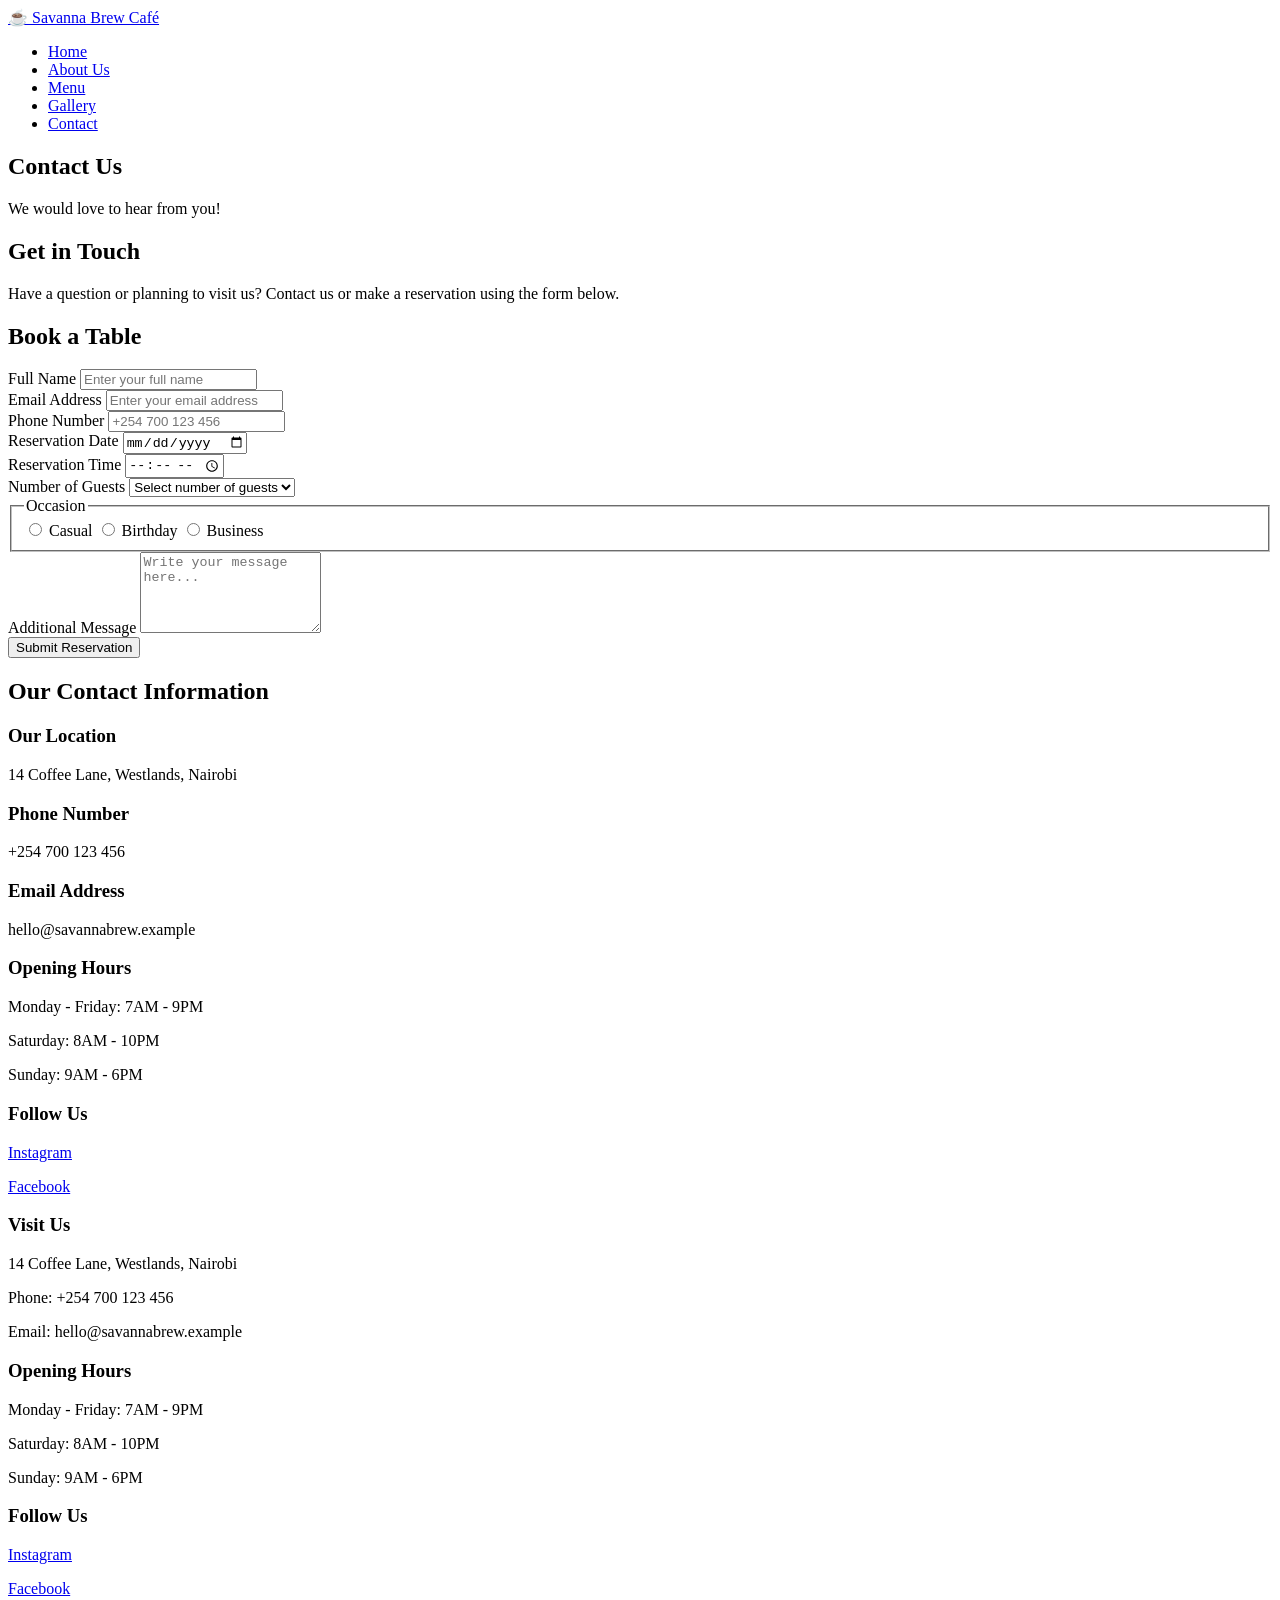
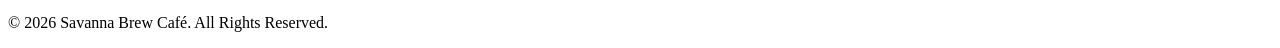
==== contact.html @ 76bb0471 "Rename contact.HTML to contact.html" ====
<!DOCTYPE html>
<html lang="en">
<head>
    <meta charset="UTF-8">
    <meta name="viewport" content="width=device-width, initial-scale=1.0">

    <title>Contact Us | Savanna Brew Café</title>

    <link rel="stylesheet" href="css/style.css">

    <link href="https://fonts.googleapis.com/css2?family=Open+Sans:wght@400;600;700&family=Playfair+Display:wght@600;700&display=swap" rel="stylesheet">
</head>

<body>

    <!-- HEADER AND NAVIGATION -->
    <header>
        <div class="container">

            <div class="logo">
                <a href="index.html">☕ Savanna Brew Café</a>
            </div>

            <nav>
                <ul>
                    <li><a href="index.html">Home</a></li>
                    <li><a href="about.html">About Us</a></li>
                    <li><a href="menu.html">Menu</a></li>
                    <li><a href="gallery.html">Gallery</a></li>
                    <li><a href="contact.html" class="active" aria-current="page">Contact</a></li>
                </ul>
            </nav>

        </div>
    </header>


    <!-- CONTACT BANNER -->
    <section class="page-banner">
        <div class="container">
            <h1>Contact Us</h1>
            <p>We would love to hear from you!</p>
        </div>
    </section>


    <!-- MAIN CONTACT CONTENT -->
    <main class="container contact-section">

        <h2>Get in Touch</h2>

        <p class="section-intro">
            Have a question or planning to visit us?
            Contact us or make a reservation using the form below.
        </p>


        <div class="contact-container">


            <!-- RESERVATION FORM -->
            <section class="reservation-form">

                <h2>Book a Table</h2>

                <form action="#" method="post">

                    <div class="form-group">
                        <label for="fullname">Full Name</label>

                        <input
                            type="text"
                            id="fullname"
                            name="fullname"
                            placeholder="Enter your full name"
                            required>
                    </div>


                    <div class="form-group">
                        <label for="email">Email Address</label>

                        <input
                            type="email"
                            id="email"
                            name="email"
                            placeholder="Enter your email address"
                            required>
                    </div>


                    <div class="form-group">
                        <label for="phone">Phone Number</label>

                        <input
                            type="tel"
                            id="phone"
                            name="phone"
                            placeholder="+254 700 123 456">
                    </div>


                    <div class="form-group">
                        <label for="date">Reservation Date</label>

                        <input
                            type="date"
                            id="date"
                            name="date"
                            required>
                    </div>


                    <div class="form-group">
                        <label for="time">Reservation Time</label>

                        <input
                            type="time"
                            id="time"
                            name="time"
                            required>
                    </div>


                    <div class="form-group">
                        <label for="guests">Number of Guests</label>

                        <select id="guests" name="guests" required>

                            <option value="">Select number of guests</option>

                            <option value="1">1 Guest</option>
                            <option value="2">2 Guests</option>
                            <option value="3">3 Guests</option>
                            <option value="4">4 Guests</option>
                            <option value="5">5 Guests</option>
                            <option value="6">6 Guests</option>
                            <option value="7">7 Guests</option>
                            <option value="8">8 Guests</option>
                            <option value="9">9 Guests</option>
                            <option value="10">10 Guests</option>

                        </select>
                    </div>


                    <!-- OCCASION -->
                    <fieldset class="form-group">

                        <legend>Occasion</legend>

                        <div class="radio-group">

                            <label>
                                <input
                                    type="radio"
                                    name="occasion"
                                    value="casual">
                                Casual
                            </label>

                            <label>
                                <input
                                    type="radio"
                                    name="occasion"
                                    value="birthday">
                                Birthday
                            </label>

                            <label>
                                <input
                                    type="radio"
                                    name="occasion"
                                    value="business">
                                Business
                            </label>

                        </div>

                    </fieldset>


                    <!-- ADDITIONAL MESSAGE -->
                    <div class="form-group">

                        <label for="message">Additional Message</label>

                        <textarea
                            id="message"
                            name="message"
                            rows="5"
                            placeholder="Write your message here..."></textarea>

                    </div>


                    <!-- SUBMIT BUTTON -->
                    <button type="submit" class="btn">
                        Submit Reservation
                    </button>

                </form>

            </section>


            <!-- CONTACT INFORMATION -->
            <section class="contact-information">

                <h2>Our Contact Information</h2>

                <div class="contact-details">

                    <h3>Our Location</h3>

                    <p>14 Coffee Lane, Westlands, Nairobi</p>


                    <h3>Phone Number</h3>

                    <p>+254 700 123 456</p>


                    <h3>Email Address</h3>

                    <p>hello@savannabrew.example</p>


                    <h3>Opening Hours</h3>

                    <p>Monday - Friday: 7AM - 9PM</p>

                    <p>Saturday: 8AM - 10PM</p>

                    <p>Sunday: 9AM - 6PM</p>


                    <h3>Follow Us</h3>

                    <p>
                        <a href="https://www.instagram.com/"
                           target="_blank"
                           rel="noopener noreferrer">
                            Instagram
                        </a>
                    </p>

                    <p>
                        <a href="https://www.facebook.com/"
                           target="_blank"
                           rel="noopener noreferrer">
                            Facebook
                        </a>
                    </p>

                </div>

            </section>

        </div>

    </main>


    <!-- FOOTER -->
    <footer>

        <div class="container footer-container">

            <div class="footer-column">
                <h3>Visit Us</h3>
                <p>14 Coffee Lane, Westlands, Nairobi</p>
                <p>Phone: +254 700 123 456</p>
                <p>Email: hello@savannabrew.example</p>
            </div>


            <div class="footer-column">
                <h3>Opening Hours</h3>
                <p>Monday - Friday: 7AM - 9PM</p>
                <p>Saturday: 8AM - 10PM</p>
                <p>Sunday: 9AM - 6PM</p>
            </div>


            <div class="footer-column">
                <h3>Follow Us</h3>

                <p>
                    <a href="https://www.instagram.com/"
                       target="_blank"
                       rel="noopener noreferrer">Instagram</a>
                </p>

                <p>
                    <a href="https://www.facebook.com/"
                       target="_blank"
                       rel="noopener noreferrer">Facebook</a>
                </p>
            </div>

        </div>


        <div class="copyright">
            <p>&copy; 2026 Savanna Brew Café.
               All Rights Reserved.</p>
        </div>

    </footer>

</body>
</html>
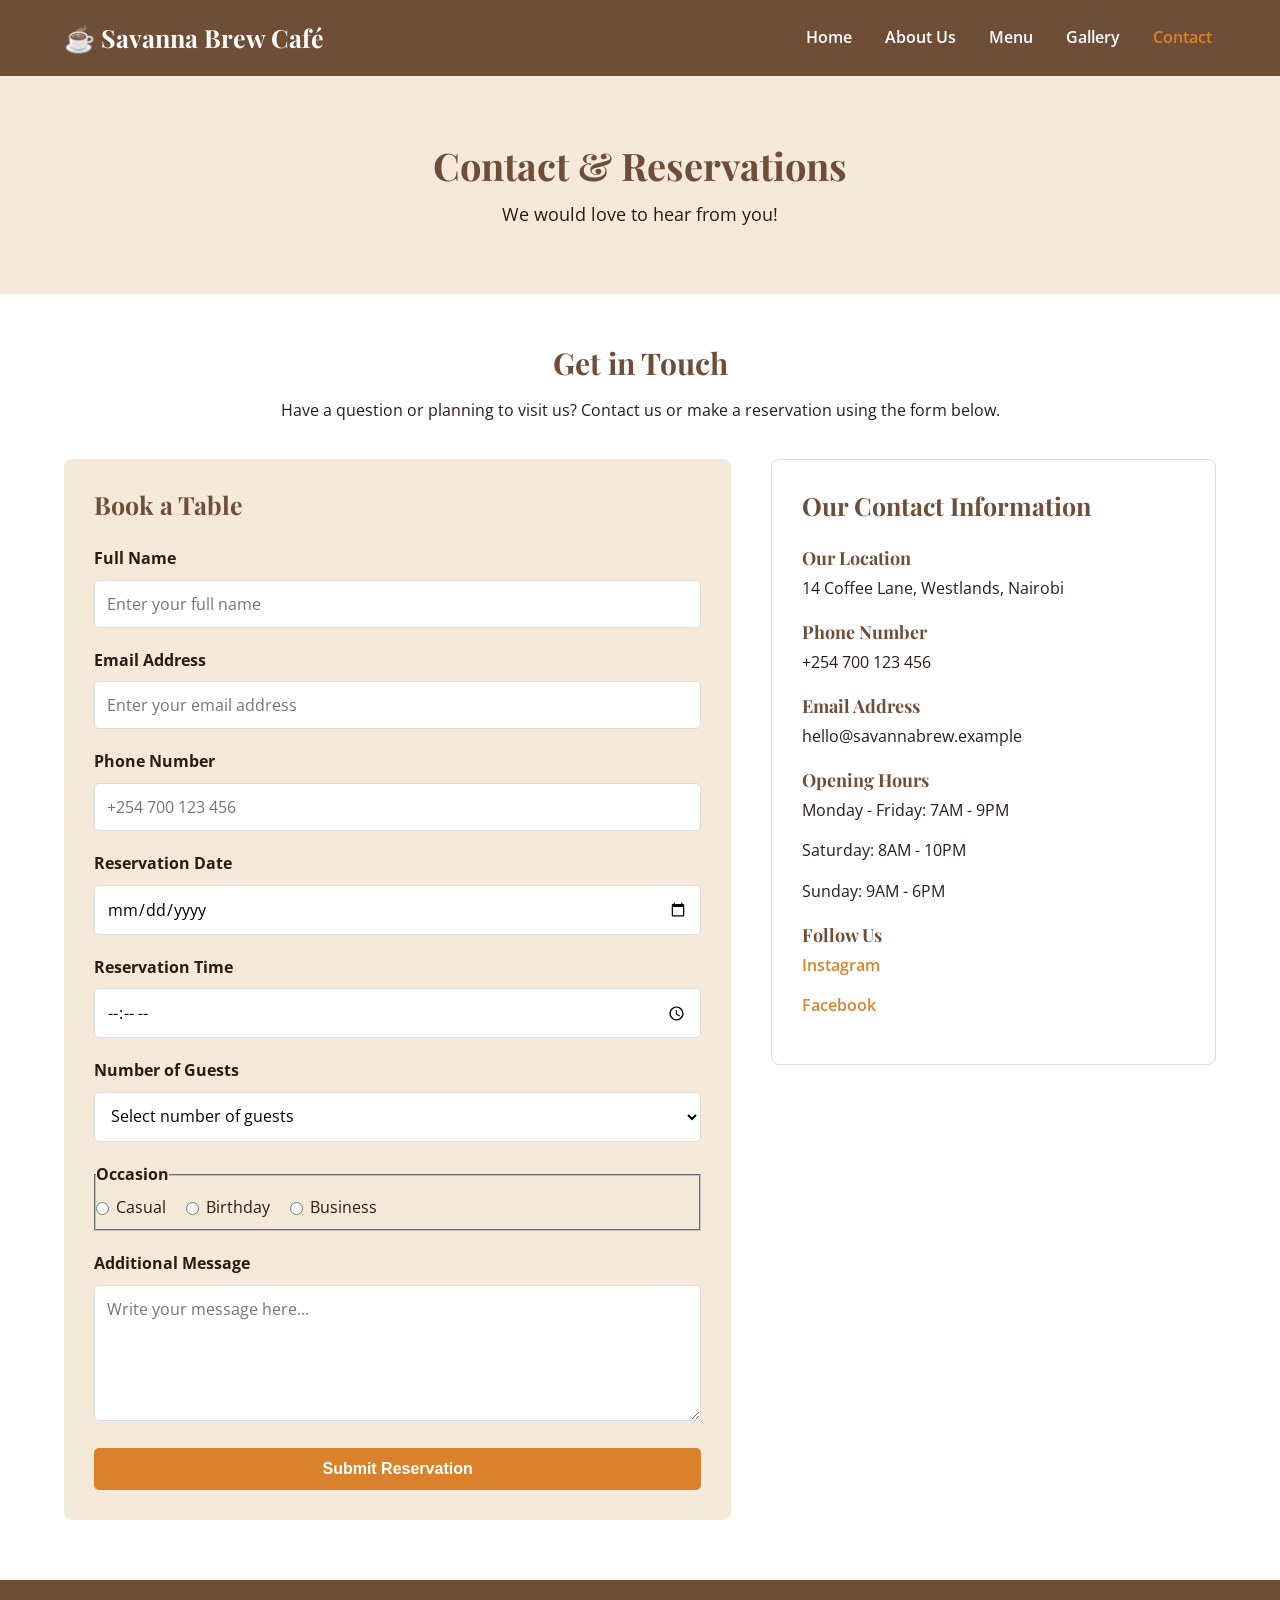
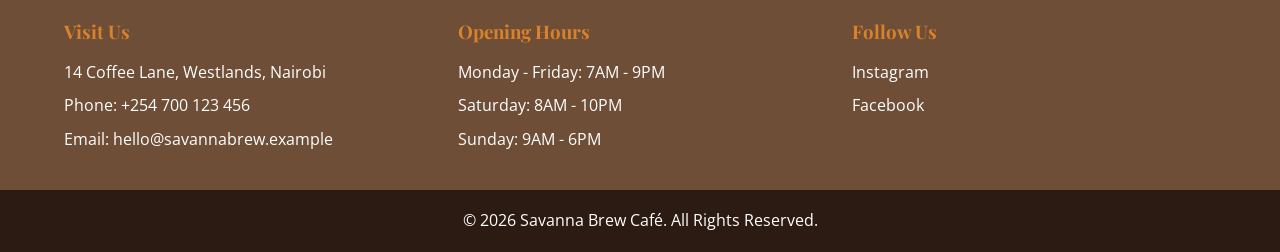
==== commit 2dc329e2: "Update contact.html" ====
--- a/contact.html
+++ b/contact.html
@@ -39,7 +39,7 @@
     <!-- CONTACT BANNER -->
     <section class="page-banner">
         <div class="container">
-            <h1>Contact Us</h1>
+            <h1>Contact & Reservations</h1>
             <p>We would love to hear from you!</p>
         </div>
     </section>
--- a/css/style.css
+++ b/css/style.css
@@ -0,0 +1,771 @@
+
+/* =========================================
+   SAVANNA BREW CAFE WEBSITE
+   Main External CSS Stylesheet
+========================================= */
+
+
+/* 1. CSS VARIABLES */
+
+:root {
+    --coffee-brown: #6F4E37;
+    --cream: #F5E9DA;
+    --orange: #D9822B;
+    --dark-brown: #2B1B12;
+    --white: #FFFFFF;
+    --light-grey: #F7F7F7;
+    --border-grey: #DDDDDD;
+}
+
+
+/* 2. GENERAL STYLING */
+
+* {
+    margin: 0;
+    padding: 0;
+    box-sizing: border-box;
+}
+
+html {
+    scroll-behavior: smooth;
+}
+
+body {
+    font-family: 'Open Sans', Arial, sans-serif;
+    font-size: 16px;
+    line-height: 1.6;
+    color: var(--dark-brown);
+    background-color: var(--white);
+}
+
+h1, h2, h3, h4 {
+    font-family: 'Playfair Display', Georgia, serif;
+    color: var(--coffee-brown);
+    line-height: 1.3;
+    margin-bottom: 15px;
+}
+
+p {
+    margin-bottom: 15px;
+}
+
+a {
+    text-decoration: none;
+    color: var(--coffee-brown);
+}
+
+img {
+    max-width: 100%;
+    display: block;
+}
+
+.container {
+    width: 90%;
+    max-width: 1200px;
+    margin: 0 auto;
+}
+
+
+/* 3. HEADER AND NAVIGATION */
+
+header {
+    background-color: var(--coffee-brown);
+    color: var(--white);
+    padding: 18px 0;
+}
+
+header .container {
+    display: flex;
+    justify-content: space-between;
+    align-items: center;
+    flex-wrap: wrap;
+    gap: 15px;
+}
+
+.logo a {
+    color: var(--white);
+    font-family: 'Playfair Display', Georgia, serif;
+    font-size: 25px;
+    font-weight: 700;
+}
+
+nav ul {
+    display: flex;
+    align-items: center;
+    list-style: none;
+    gap: 25px;
+}
+
+nav ul li a {
+    color: var(--white);
+    font-weight: 600;
+    padding: 8px 4px;
+    transition: color 0.3s ease;
+}
+
+nav ul li a:hover,
+nav ul li a:focus,
+nav ul li a.active {
+    color: var(--orange);
+}
+
+
+/* 4. PAGE BANNER */
+
+.page-banner {
+    background-color: var(--cream);
+    text-align: center;
+    padding: 65px 20px;
+}
+
+.page-banner h1 {
+    font-size: 38px;
+    margin-bottom: 10px;
+}
+
+.page-banner p {
+    font-size: 18px;
+    margin-bottom: 0;
+}
+
+
+/* 5. BUTTONS */
+
+.btn {
+    display: inline-block;
+    background-color: var(--orange);
+    color: var(--white);
+    padding: 12px 25px;
+    border: none;
+    border-radius: 5px;
+    font-size: 16px;
+    font-weight: 700;
+    cursor: pointer;
+    transition: background-color 0.3s ease,
+                transform 0.3s ease;
+}
+
+.btn:hover,
+.btn:focus {
+    background-color: var(--coffee-brown);
+    transform: translateY(-2px);
+}
+
+
+/* 6. HOME PAGE HERO SECTION */
+
+.hero,
+.hero-section {
+    min-height: 500px;
+    background:
+        linear-gradient(rgba(43, 27, 18, 0.65),
+                        rgba(43, 27, 18, 0.65)),
+        url('../images/hero.jpg');
+
+    background-size: cover;
+    background-position: center;
+    display: flex;
+    align-items: center;
+    justify-content: center;
+    text-align: center;
+    padding: 60px 20px;
+    color: var(--white);
+}
+
+.hero h1,
+.hero-section h1 {
+    color: var(--white);
+    font-size: 46px;
+}
+
+.hero p,
+.hero-section p {
+    color: var(--white);
+    font-size: 19px;
+    max-width: 750px;
+    margin: 0 auto 25px;
+}
+
+.hero-content {
+    max-width: 850px;
+    margin: 0 auto;
+}
+
+
+/* 7. HOME PAGE FEATURE CARDS */
+
+.feature-cards,
+.features-container,
+.cards-container {
+    display: grid;
+    grid-template-columns: repeat(3, 1fr);
+    gap: 25px;
+    margin: 40px 0;
+}
+
+.feature-card,
+.feature-item,
+.card {
+    background-color: var(--white);
+    padding: 25px;
+    border-radius: 8px;
+    box-shadow: 0 3px 12px rgba(0, 0, 0, 0.10);
+    text-align: center;
+    transition: transform 0.3s ease,
+                box-shadow 0.3s ease;
+}
+
+.feature-card:hover,
+.feature-item:hover,
+.card:hover {
+    transform: translateY(-6px);
+    box-shadow: 0 8px 20px rgba(0, 0, 0, 0.15);
+}
+
+.feature-card img,
+.feature-item img,
+.card img {
+    width: 100%;
+    height: 200px;
+    object-fit: cover;
+    border-radius: 6px;
+    margin-bottom: 15px;
+}
+
+
+/* 8. GENERAL SECTION INTRODUCTIONS */
+
+.section-intro {
+    text-align: center;
+    max-width: 750px;
+    margin: 0 auto 30px;
+}
+
+
+/* 9. ABOUT PAGE */
+
+.about-section {
+    display: grid;
+    grid-template-columns: 1fr 1fr;
+    gap: 40px;
+    align-items: center;
+    padding-top: 60px;
+    padding-bottom: 60px;
+}
+
+.about-image img {
+    width: 100%;
+    height: 400px;
+    object-fit: cover;
+    border-radius: 10px;
+}
+
+.about-content h2 {
+    font-size: 30px;
+}
+
+.about-content p {
+    margin-bottom: 18px;
+}
+
+
+/* 10. OUR VALUES */
+
+.values-section {
+    padding-top: 40px;
+    padding-bottom: 60px;
+    text-align: center;
+}
+
+.values-container {
+    display: grid;
+    grid-template-columns: repeat(3, 1fr);
+    gap: 25px;
+    margin-top: 30px;
+}
+
+.value-card {
+    background-color: var(--cream);
+    padding: 30px 20px;
+    border-radius: 8px;
+    transition: transform 0.3s ease;
+}
+
+.value-card:hover {
+    transform: translateY(-5px);
+}
+
+.value-card h3 {
+    color: var(--coffee-brown);
+}
+
+
+/* 11. FOUNDER'S QUOTE */
+
+.quote-section {
+    background-color: var(--cream);
+    padding: 40px 30px;
+    margin-bottom: 60px;
+    border-left: 5px solid var(--orange);
+    border-radius: 5px;
+    text-align: center;
+}
+
+.quote-section blockquote {
+    font-family: 'Playfair Display', Georgia, serif;
+    font-size: 22px;
+    font-style: italic;
+    color: var(--coffee-brown);
+}
+
+.quote-author {
+    font-weight: 700;
+    margin-top: 15px;
+}
+
+
+/* 12. MENU PAGE */
+
+.menu-section {
+    padding-top: 50px;
+    padding-bottom: 60px;
+}
+
+.menu-section > h2 {
+    text-align: center;
+    font-size: 30px;
+}
+
+.menu-category {
+    margin-top: 40px;
+}
+
+.menu-category h2 {
+    background-color: var(--coffee-brown);
+    color: var(--white);
+    padding: 12px 18px;
+    border-radius: 5px;
+    font-size: 24px;
+}
+
+
+/* 13. MENU TABLES */
+
+.table-wrapper {
+    width: 100%;
+    overflow-x: auto;
+    margin-top: 15px;
+}
+
+table {
+    width: 100%;
+    min-width: 550px;
+    border-collapse: collapse;
+    background-color: var(--white);
+}
+
+thead {
+    background-color: var(--coffee-brown);
+    color: var(--white);
+}
+
+th, td {
+    padding: 14px 16px;
+    text-align: left;
+    border: 1px solid var(--border-grey);
+}
+
+th {
+    font-weight: 700;
+}
+
+tbody tr:nth-child(even) {
+    background-color: var(--cream);
+}
+
+tbody tr:hover {
+    background-color: #F0DCC6;
+}
+
+.price {
+    text-align: right;
+    font-weight: 700;
+    color: var(--coffee-brown);
+}
+
+
+/* 14. MENU CALL TO ACTION */
+
+.menu-cta,
+.gallery-cta {
+    background-color: var(--cream);
+    text-align: center;
+    padding: 40px 20px;
+    margin-top: 50px;
+    border-radius: 8px;
+}
+
+.menu-cta p,
+.gallery-cta p {
+    margin-bottom: 20px;
+}
+
+
+/* 15. GALLERY PAGE */
+
+.gallery-section {
+    padding-top: 50px;
+    padding-bottom: 60px;
+}
+
+.gallery-section > h2 {
+    text-align: center;
+    font-size: 30px;
+}
+
+.gallery-grid {
+    display: grid;
+    grid-template-columns: repeat(4, 1fr);
+    gap: 20px;
+    margin-top: 35px;
+}
+
+.gallery-item {
+    overflow: hidden;
+    background-color: var(--cream);
+    border-radius: 8px;
+    box-shadow: 0 3px 10px rgba(0, 0, 0, 0.10);
+}
+
+.gallery-item img {
+    width: 100%;
+    height: 220px;
+    object-fit: cover;
+    transition: transform 0.4s ease;
+}
+
+.gallery-item:hover img {
+    transform: scale(1.07);
+}
+
+.gallery-item figcaption {
+    padding: 13px;
+    text-align: center;
+    font-weight: 600;
+    color: var(--coffee-brown);
+}
+
+
+/* 16. CONTACT PAGE */
+
+.contact-section {
+    padding-top: 50px;
+    padding-bottom: 60px;
+}
+
+.contact-section > h2 {
+    text-align: center;
+    font-size: 30px;
+}
+
+.contact-container {
+    display: grid;
+    grid-template-columns: 1.5fr 1fr;
+    gap: 40px;
+    align-items: start;
+    margin-top: 35px;
+}
+
+
+/* 17. RESERVATION FORM */
+
+.reservation-form {
+    background-color: var(--cream);
+    padding: 30px;
+    border-radius: 8px;
+}
+
+.reservation-form h2,
+.contact-information h2 {
+    font-size: 25px;
+    margin-bottom: 25px;
+}
+
+.form-group {
+    margin-bottom: 20px;
+}
+
+.form-group label,
+.form-group legend {
+    display: block;
+    font-weight: 700;
+    margin-bottom: 8px;
+}
+
+.form-group input:not([type="radio"]),
+.form-group select,
+.form-group textarea {
+    width: 100%;
+    padding: 12px;
+    border: 1px solid var(--border-grey);
+    border-radius: 5px;
+    font-family: inherit;
+    font-size: 16px;
+    background-color: var(--white);
+}
+
+.form-group textarea {
+    resize: vertical;
+}
+
+.form-group input:focus,
+.form-group select:focus,
+.form-group textarea:focus {
+    outline: 2px solid var(--orange);
+    border-color: var(--orange);
+}
+
+.radio-group {
+    display: flex;
+    flex-wrap: wrap;
+    gap: 20px;
+}
+
+.radio-group label {
+    display: flex;
+    align-items: center;
+    gap: 7px;
+    font-weight: 400;
+    cursor: pointer;
+}
+
+.radio-group input {
+    accent-color: var(--coffee-brown);
+}
+
+.reservation-form button {
+    width: 100%;
+}
+
+
+/* 18. CONTACT INFORMATION */
+
+.contact-information {
+    background-color: var(--white);
+    padding: 30px;
+    border: 1px solid var(--border-grey);
+    border-radius: 8px;
+}
+
+.contact-details h3 {
+    color: var(--coffee-brown);
+    font-size: 18px;
+    margin-top: 20px;
+    margin-bottom: 5px;
+}
+
+.contact-details a {
+    color: var(--orange);
+    font-weight: 600;
+}
+
+.contact-details a:hover {
+    color: var(--coffee-brown);
+    text-decoration: underline;
+}
+
+
+/* 19. FOOTER */
+
+footer {
+    background-color: var(--coffee-brown);
+    color: var(--white);
+    padding-top: 40px;
+}
+
+.footer-container {
+    display: grid;
+    grid-template-columns: repeat(3, 1fr);
+    gap: 30px;
+    padding-bottom: 30px;
+}
+
+.footer-column h3 {
+    color: var(--orange);
+    margin-bottom: 15px;
+}
+
+.footer-column p {
+    margin-bottom: 8px;
+}
+
+.footer-column a {
+    color: var(--white);
+}
+
+.footer-column a:hover {
+    color: var(--orange);
+    text-decoration: underline;
+}
+
+.copyright {
+    text-align: center;
+    padding: 18px;
+    background-color: var(--dark-brown);
+}
+
+.copyright p {
+    margin: 0;
+}
+
+
+/* 20. RESPONSIVE DESIGN - TABLETS */
+
+@media screen and (max-width: 992px) {
+
+    .gallery-grid {
+        grid-template-columns: repeat(2, 1fr);
+    }
+
+    .feature-cards,
+    .features-container,
+    .cards-container,
+    .values-container {
+        grid-template-columns: repeat(2, 1fr);
+    }
+
+    .about-section {
+        gap: 25px;
+    }
+
+    nav ul {
+        gap: 15px;
+    }
+}
+
+
+/* 21. RESPONSIVE DESIGN - MOBILE PHONES */
+
+@media screen and (max-width: 768px) {
+
+    header .container {
+        flex-direction: column;
+        text-align: center;
+    }
+
+    nav {
+        width: 100%;
+    }
+
+    nav ul {
+        justify-content: center;
+        flex-wrap: wrap;
+        gap: 10px 18px;
+    }
+
+    nav ul li a {
+        font-size: 14px;
+    }
+
+    .page-banner {
+        padding: 45px 15px;
+    }
+
+    .page-banner h1 {
+        font-size: 30px;
+    }
+
+    .hero,
+    .hero-section {
+        min-height: 400px;
+    }
+
+    .hero h1,
+    .hero-section h1 {
+        font-size: 32px;
+    }
+
+    .hero p,
+    .hero-section p {
+        font-size: 16px;
+    }
+
+    .about-section {
+        grid-template-columns: 1fr;
+        padding-top: 35px;
+        padding-bottom: 35px;
+    }
+
+    .about-image img {
+        height: 300px;
+    }
+
+    .feature-cards,
+    .features-container,
+    .cards-container,
+    .values-container {
+        grid-template-columns: 1fr;
+    }
+
+    .gallery-grid {
+        grid-template-columns: repeat(2, 1fr);
+        gap: 12px;
+    }
+
+    .gallery-item img {
+        height: 180px;
+    }
+
+    .contact-container {
+        grid-template-columns: 1fr;
+    }
+
+    .footer-container {
+        grid-template-columns: 1fr;
+        text-align: center;
+        gap: 20px;
+    }
+
+    .reservation-form,
+    .contact-information {
+        padding: 20px;
+    }
+
+}
+
+
+/* 22. SMALL MOBILE PHONES */
+
+@media screen and (max-width: 480px) {
+
+    .container {
+        width: 94%;
+    }
+
+    .logo a {
+        font-size: 21px;
+    }
+
+    .gallery-grid {
+        grid-template-columns: 1fr;
+    }
+
+    .gallery-item img {
+        height: 230px;
+    }
+
+    .hero h1,
+    .hero-section h1 {
+        font-size: 27px;
+    }
+
+    .quote-section blockquote {
+        font-size: 18px;
+    }
+
+    .radio-group {
+        flex-direction: column;
+        gap: 10px;
+    }
+
+}
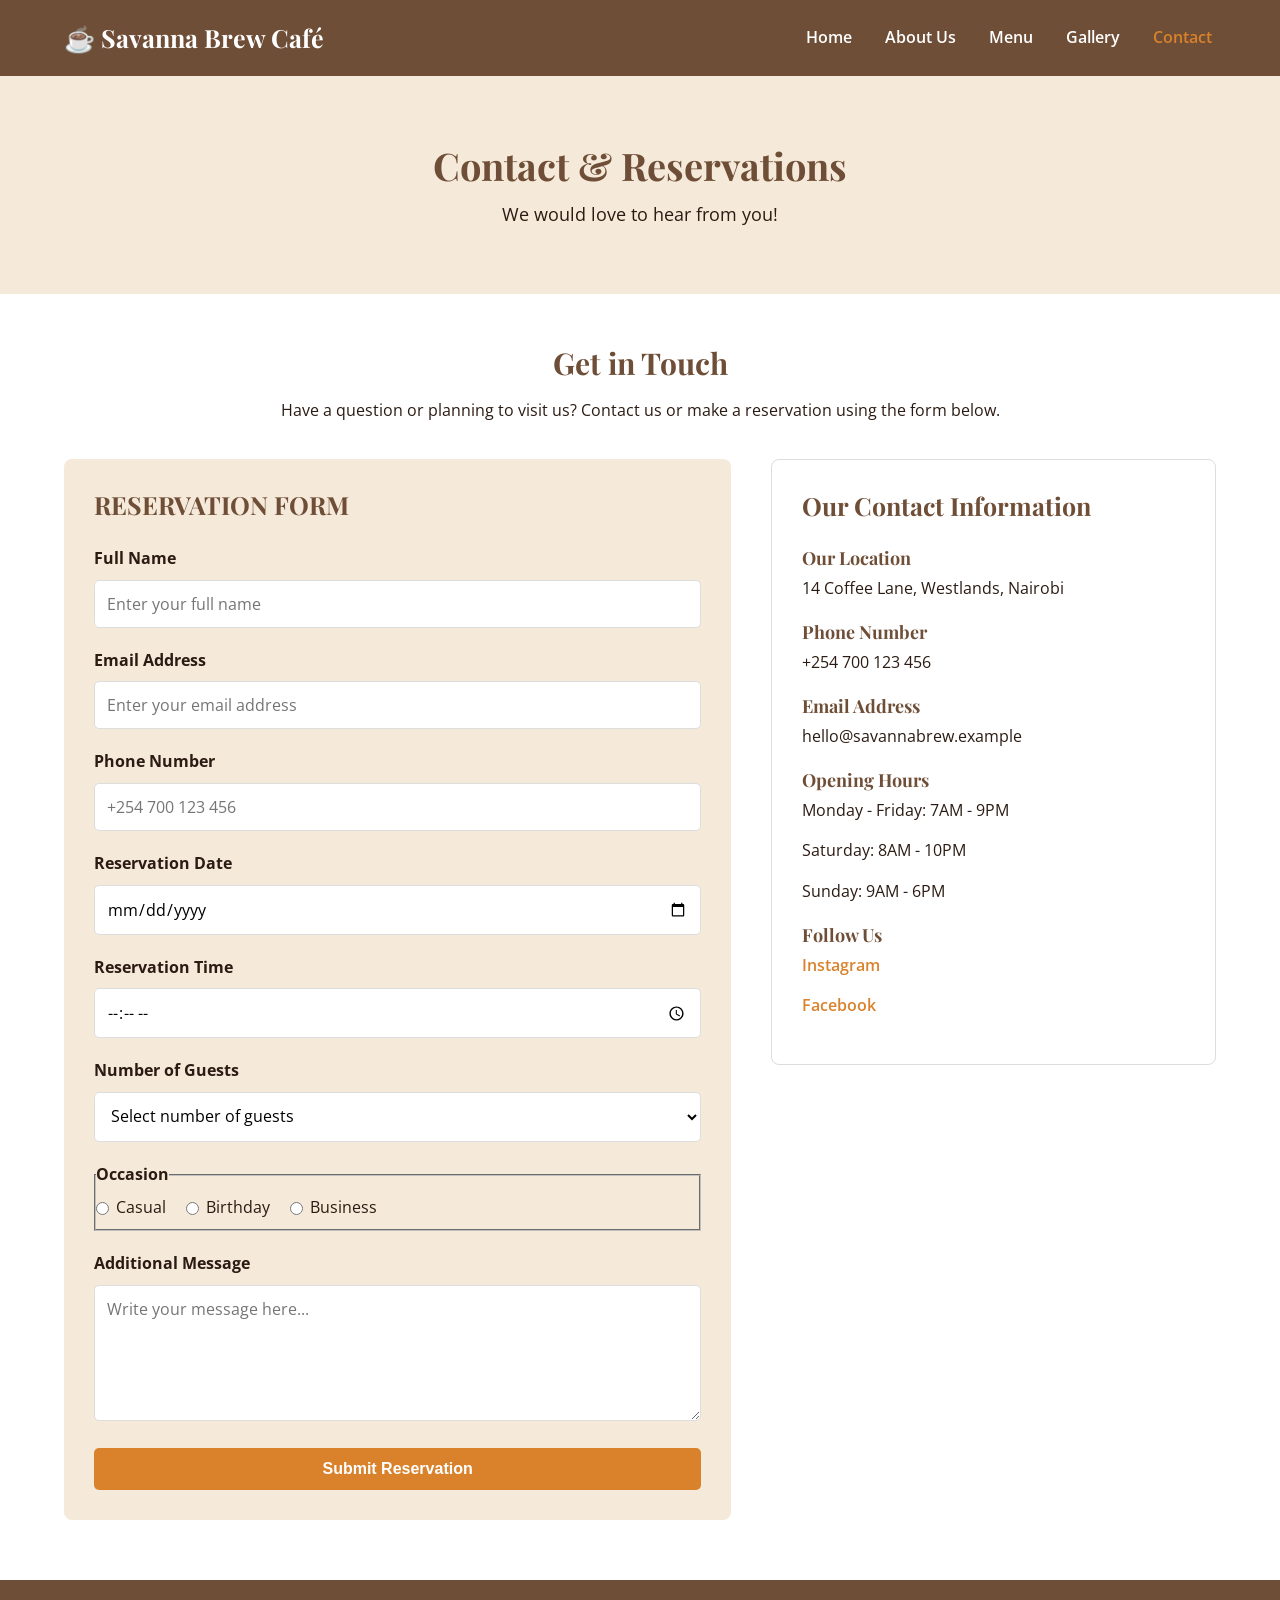
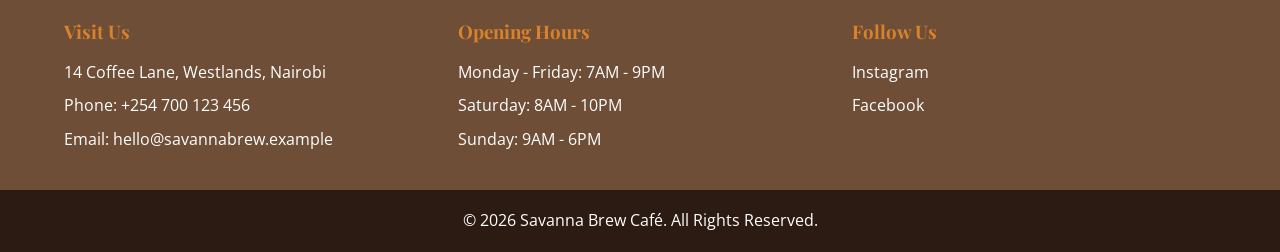
==== commit 57a6c10f: "Update contact.html" ====
--- a/contact.html
+++ b/contact.html
@@ -62,7 +62,7 @@
             <!-- RESERVATION FORM -->
             <section class="reservation-form">
 
-                <h2>Book a Table</h2>
+                <h2>RESERVATION FORM</h2>
 
                 <form action="#" method="post">
 
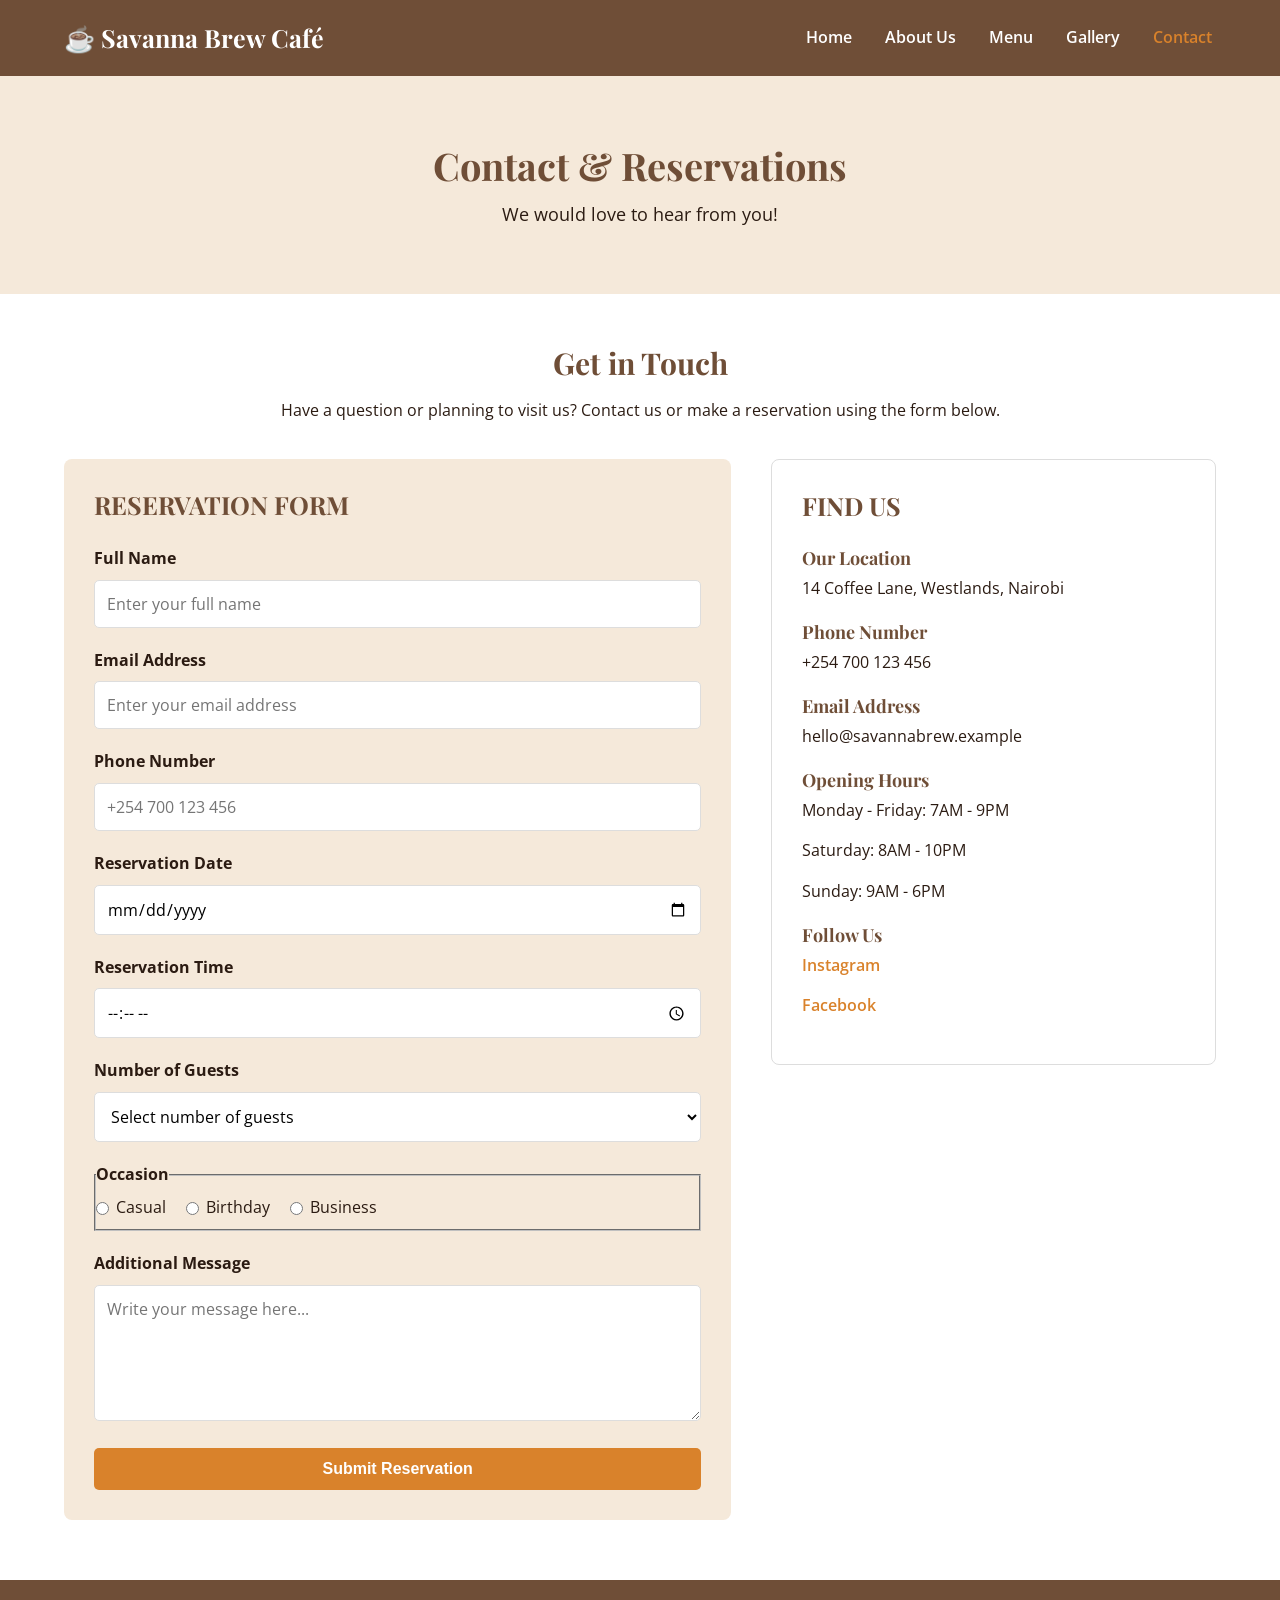
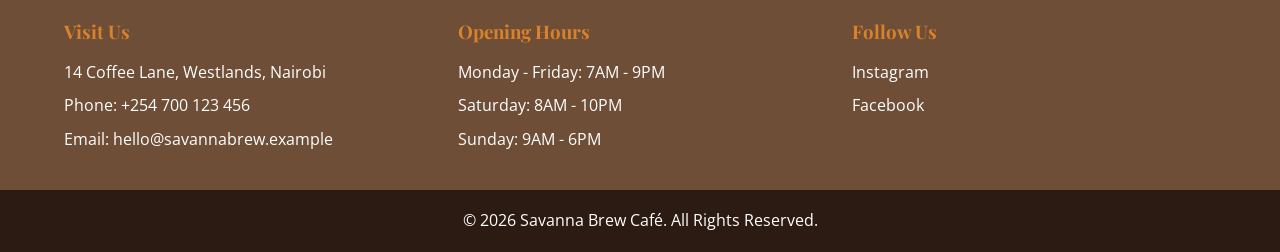
==== commit c39fc996: "Update contact.html" ====
--- a/contact.html
+++ b/contact.html
@@ -208,7 +208,7 @@
             <!-- CONTACT INFORMATION -->
             <section class="contact-information">
 
-                <h2>Our Contact Information</h2>
+                <h2>FIND US</h2>
 
                 <div class="contact-details">
 
